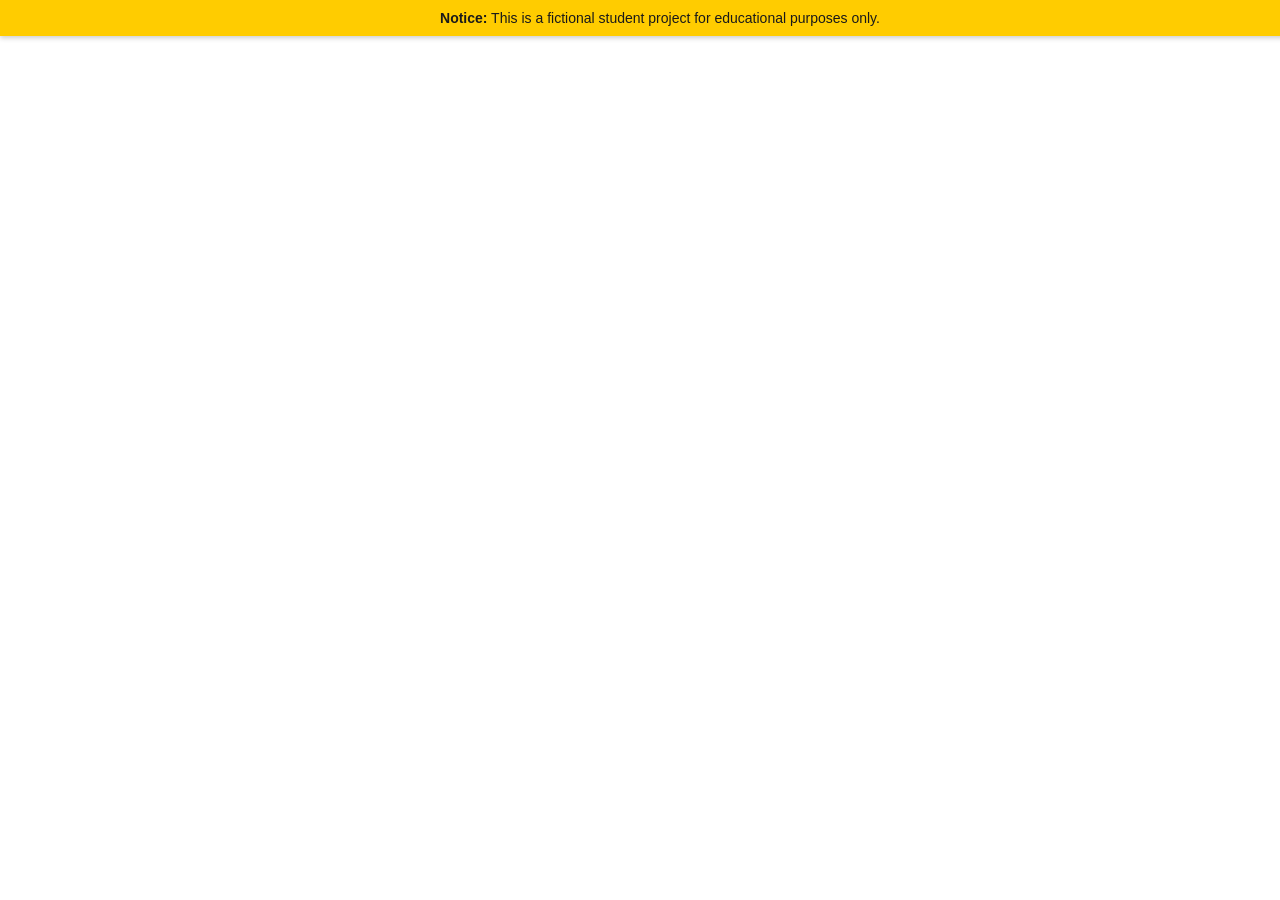
==== index.html @ febbf5b0 "Added name to index.html for assignment 9" ====
<!--Rukayat Adebayo-->
<!DOCTYPE html>
<html lang="en">
    <head>
        <meta charset="UTF-8">
        <meta name="viewport" content="width=device-width, initial-scale=1.0">
        <title>My Website</title>
        <link rel="stylesheet" href="css/styles.css">
    </head>
    <body>
        <!-- Required Educational Notice Banner -->
        <div class="student-banner" role="status" aria-label="Educational Notice">
            <p><strong>Notice:</strong> This is a fictional student project for educational purposes only.</p>
        </div><!--End Required Educational Notice Banner -->
    </body>
</html>
---- css/styles.css ----
/*REQUIRED CSS FOR STUDENT BANNER*/
.student-banner {
  position: fixed;
  top: 0;
  left: 0;
  width: 100%;
  background-color: #ffcc00; 
  color: #1a1a1a; 
  text-align: center;
  padding: 10px 20px;
  font-family: sans-serif;
  font-size: 14px;
  box-shadow: 0 2px 5px rgba(0,0,0,0.2);
  z-index: 99999; 
}

.student-banner p {
  margin: 0;
  padding: 0;
}

body {
  padding-top: 40px; /* Adjust this number to match the height of your banner */
}
/*END OF REQUIRED CSS FOR STUDENT BANNER*/
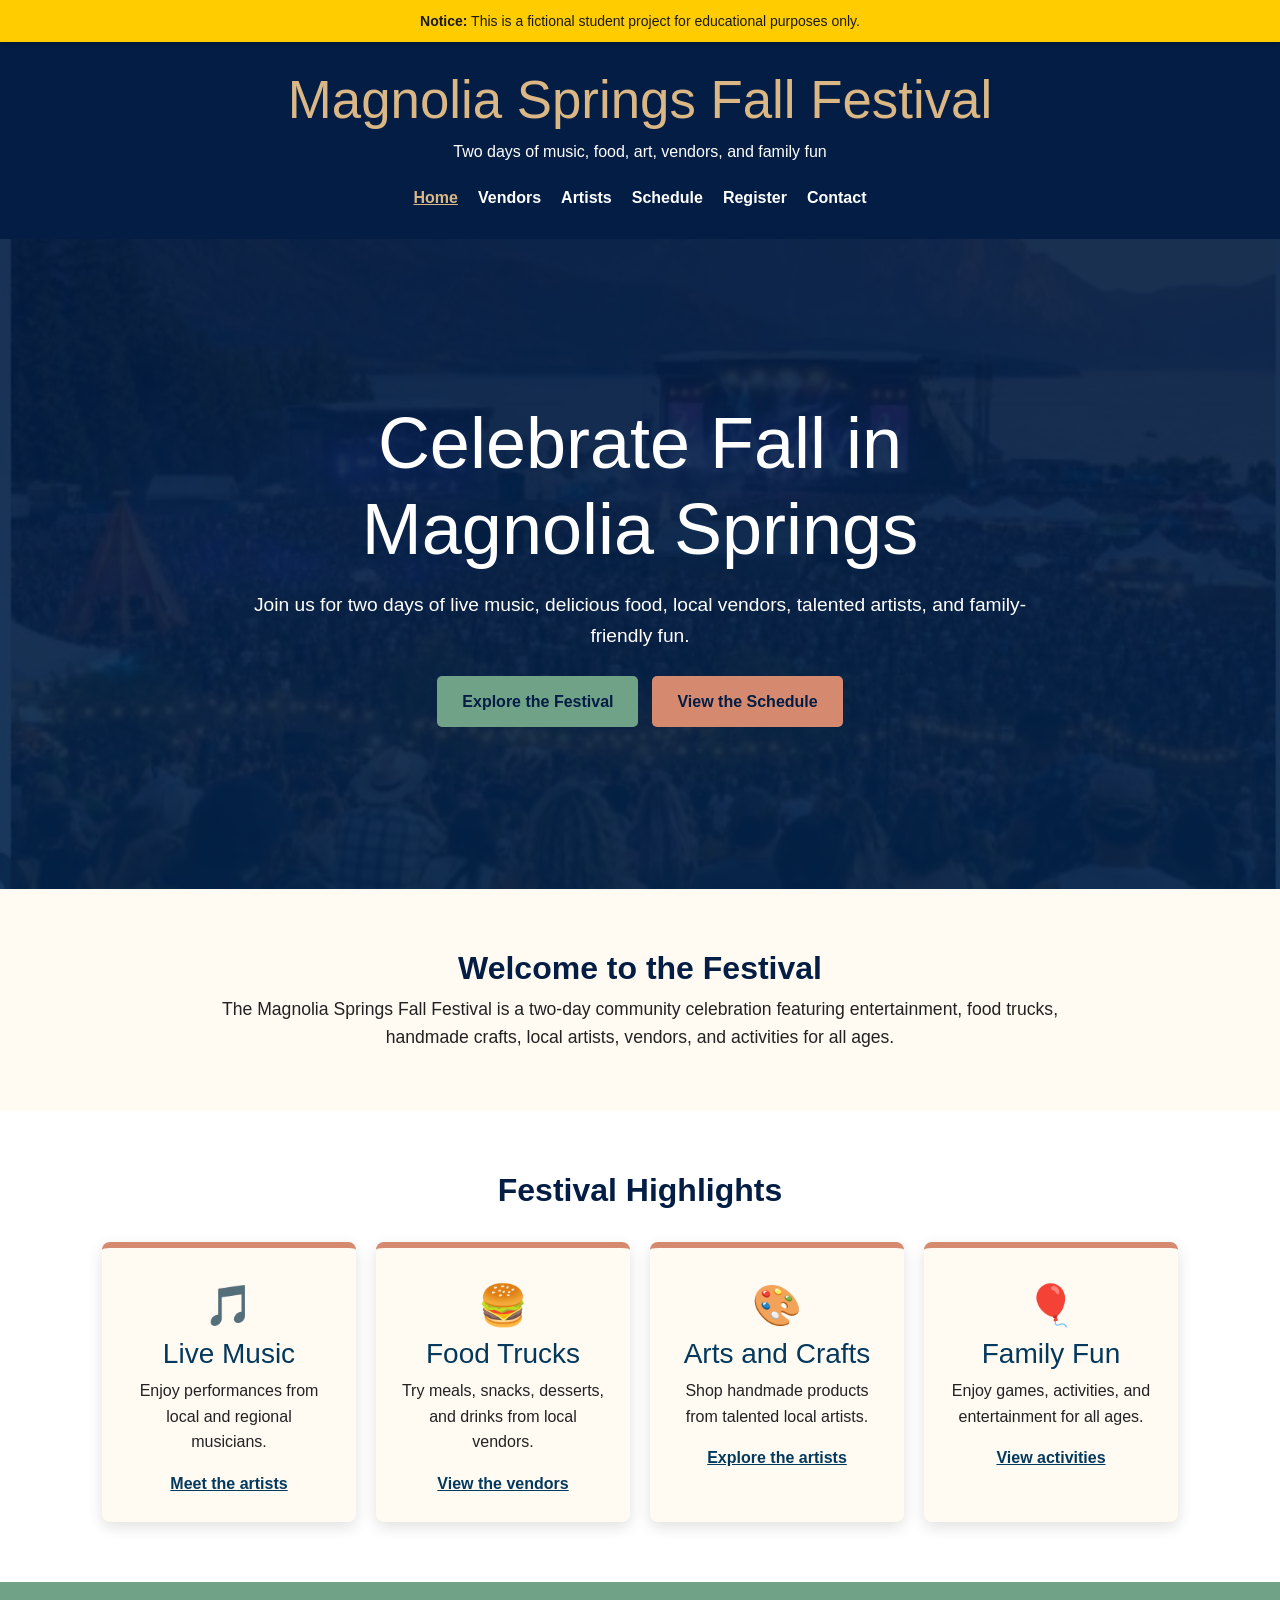
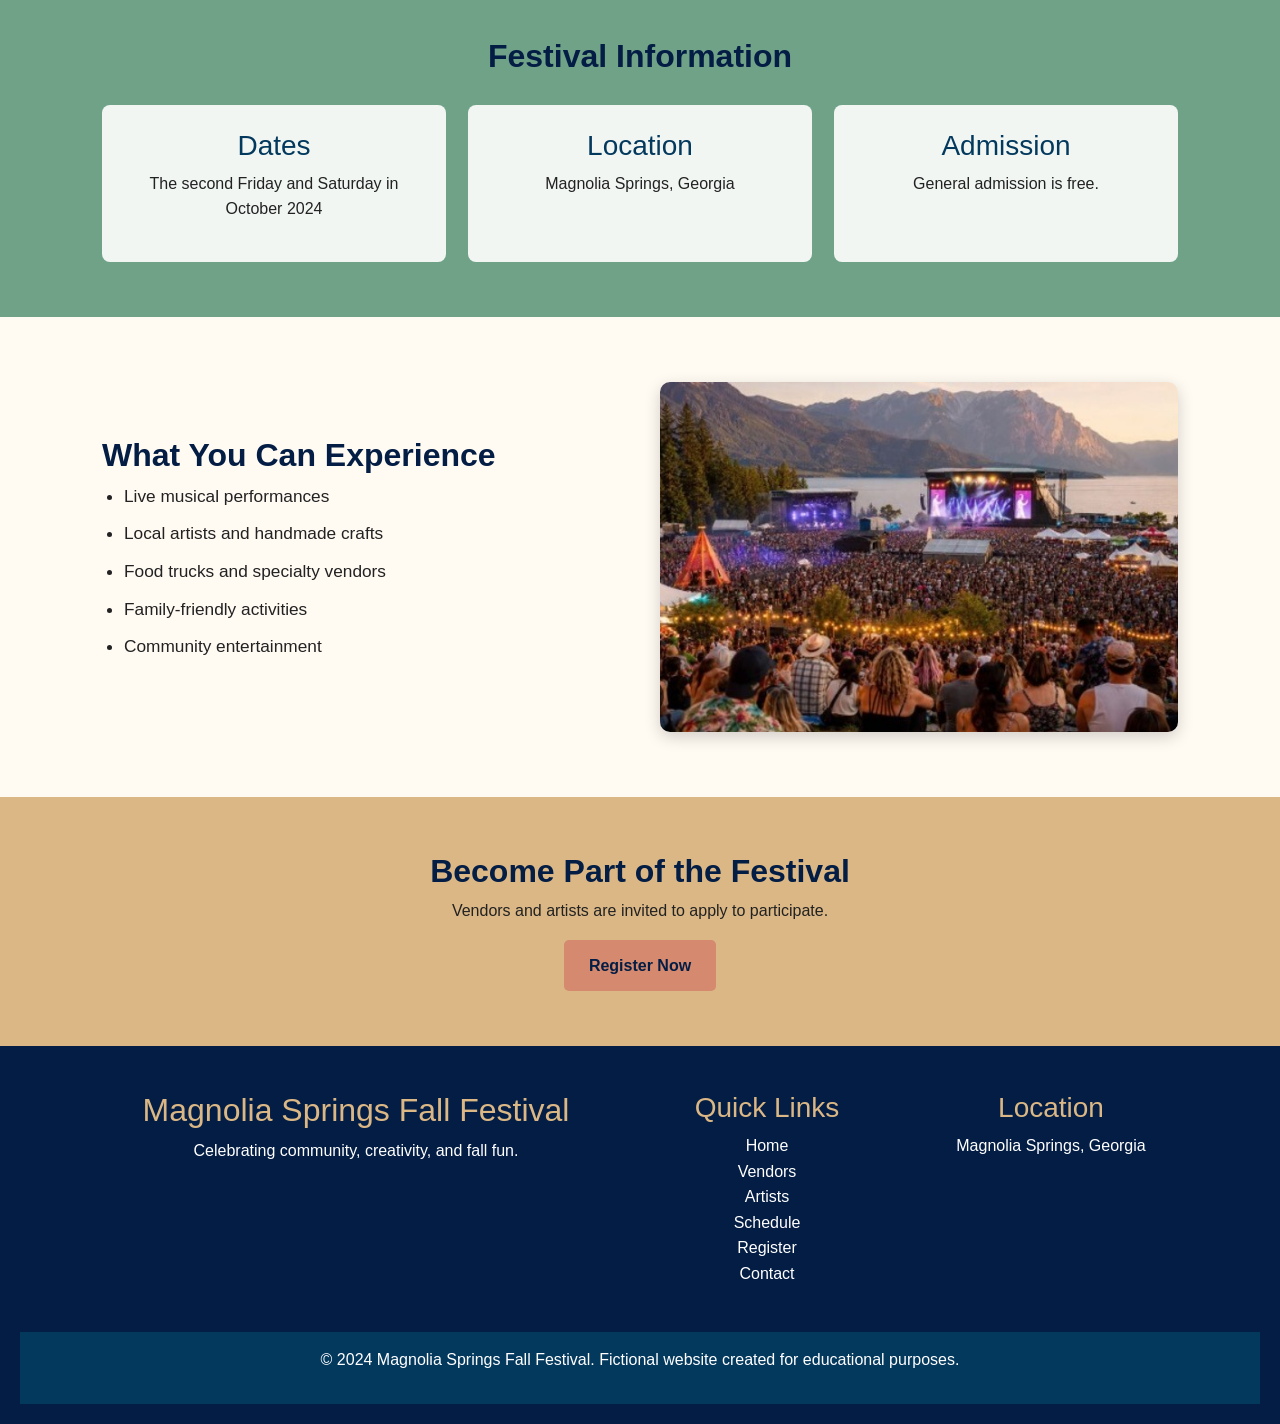
==== commit d6a4434c: "completed homepage added homepage, design and hero image" ====
--- a/index.html
+++ b/index.html
@@ -1,10 +1,20 @@
 <!--Rukayat Adebayo-->
+<!--Amber Barfield-->
+<!--Allyson Yun-->
+<!--Angela Bishop-->
 <!DOCTYPE html>
 <html lang="en">
     <head>
         <meta charset="UTF-8">
         <meta name="viewport" content="width=device-width, initial-scale=1.0">
-        <title>My Website</title>
+        <title>Magnolia Springs Fall Festival</title>
+        <link
+
+    href="https://cdn.jsdelivr.net/npm/bootstrap@5.3.8/dist/css/bootstrap.min.css"
+
+    rel="stylesheet"
+
+>
         <link rel="stylesheet" href="css/styles.css">
     </head>
     <body>
@@ -12,5 +22,334 @@
         <div class="student-banner" role="status" aria-label="Educational Notice">
             <p><strong>Notice:</strong> This is a fictional student project for educational purposes only.</p>
         </div><!--End Required Educational Notice Banner -->
+        <header class="site-header">
+
+    <div class="container">
+
+        <h1>Magnolia Springs Fall Festival</h1>
+
+        <p class="header-subtitle">
+
+            Two days of music, food, art, vendors, and family fun
+
+        </p>
+
+        <nav aria-label="Main navigation">
+
+            <ul class="nav-links">
+
+                <li><a href="index.html" aria-current="page">Home</a></li>
+
+                <li><a href="vendors.html">Vendors</a></li>
+
+                <li><a href="artists.html">Artists</a></li>
+
+                <li><a href="schedule.html">Schedule</a></li>
+
+                <li><a href="register.html">Register</a></li>
+
+                <li><a href="contact.html">Contact</a></li>
+
+            </ul>
+
+        </nav>
+
+    </div>
+
+</header>
+
+<main>
+
+    <section class="hero">
+
+        <div class="hero-content">
+
+            <h2>Celebrate Fall in Magnolia Springs</h2>
+
+            <p>
+
+                Join us for two days of live music, delicious food,
+
+                local vendors, talented artists, and family-friendly fun.
+
+            </p>
+
+            <div class="hero-buttons">
+
+                <a href="#festival-highlights" class="button">
+
+                    Explore the Festival
+
+                </a>
+
+                <a href="schedule.html" class="button coral-button">
+
+                    View the Schedule
+
+                </a>
+
+            </div>
+
+        </div>
+
+    </section>
+
+    <section class="about-section">
+
+        <div class="container">
+
+            <h2>Welcome to the Festival</h2>
+
+            <p>
+
+                The Magnolia Springs Fall Festival is a two-day community
+
+                celebration featuring entertainment, food trucks, handmade
+
+                crafts, local artists, vendors, and activities for all ages.
+
+            </p>
+
+        </div>
+
+    </section>
+
+    <section class="highlights" id="festival-highlights">
+
+        <div class="container">
+
+            <h2>Festival Highlights</h2>
+
+            <div class="highlight-grid">
+
+                <article class="highlight-card">
+
+                    <div class="card-icon" aria-hidden="true">🎵</div>
+
+                    <h3>Live Music</h3>
+
+                    <p>Enjoy performances from local and regional musicians.</p>
+
+                    <a href="artists.html">Meet the artists</a>
+
+                </article>
+
+                <article class="highlight-card">
+
+                    <div class="card-icon" aria-hidden="true">🍔</div>
+
+                    <h3>Food Trucks</h3>
+
+                    <p>Try meals, snacks, desserts, and drinks from local vendors.</p>
+
+                    <a href="vendors.html">View the vendors</a>
+
+                </article>
+
+                <article class="highlight-card">
+
+                    <div class="card-icon" aria-hidden="true">🎨</div>
+
+                    <h3>Arts and Crafts</h3>
+
+                    <p>Shop handmade products from talented local artists.</p>
+
+                    <a href="artists.html">Explore the artists</a>
+
+                </article>
+
+                <article class="highlight-card">
+
+                    <div class="card-icon" aria-hidden="true">🎈</div>
+
+                    <h3>Family Fun</h3>
+
+                    <p>Enjoy games, activities, and entertainment for all ages.</p>
+
+                    <a href="schedule.html">View activities</a>
+
+                </article>
+
+            </div>
+
+        </div>
+
+    </section>
+
+    <section class="festival-info">
+
+        <div class="container">
+
+            <h2>Festival Information</h2>
+
+            <div class="info-grid">
+
+                <article class="info-card">
+
+                    <h3>Dates</h3>
+
+                    <p>The second Friday and Saturday in October 2024</p>
+
+                </article>
+
+                <article class="info-card">
+
+                    <h3>Location</h3>
+
+                    <p>Magnolia Springs, Georgia</p>
+
+                </article>
+
+                <article class="info-card">
+
+                    <h3>Admission</h3>
+
+                    <p>General admission is free.</p>
+
+                </article>
+
+            </div>
+
+        </div>
+
+    </section>
+
+    <section class="features-section">
+
+        <div class="container">
+
+            <div class="features-grid">
+
+                <div>
+
+                    <h2>What You Can Experience</h2>
+
+                    <ul class="feature-list">
+
+                        <li>Live musical performances</li>
+
+                        <li>Local artists and handmade crafts</li>
+
+                        <li>Food trucks and specialty vendors</li>
+
+                        <li>Family-friendly activities</li>
+
+                        <li>Community entertainment</li>
+
+                    </ul>
+
+                </div>
+
+                <div>
+
+                    <img
+
+                        src="images/hero.jpg"
+
+                        alt="Outdoor music festival with a stage and large crowd"
+
+                        class="feature-image"
+
+                    >
+
+                </div>
+
+            </div>
+
+        </div>
+
+    </section>
+
+    <section class="register-section">
+
+        <div class="container">
+
+            <h2>Become Part of the Festival</h2>
+
+            <p>
+
+                Vendors and artists are invited to apply to participate.
+
+            </p>
+
+            <a href="register.html" class="button coral-button">
+
+                Register Now
+
+            </a>
+
+        </div>
+
+    </section>
+
+</main>
+
+<footer class="site-footer">
+
+    <div class="container footer-grid">
+
+        <div>
+
+            <h2>Magnolia Springs Fall Festival</h2>
+
+            <p>Celebrating community, creativity, and fall fun.</p>
+
+        </div>
+
+        <div>
+
+            <h3>Quick Links</h3>
+
+            <ul class="footer-links">
+
+                <li><a href="index.html">Home</a></li>
+
+                <li><a href="vendors.html">Vendors</a></li>
+
+                <li><a href="artists.html">Artists</a></li>
+
+                <li><a href="schedule.html">Schedule</a></li>
+
+                <li><a href="register.html">Register</a></li>
+
+                <li><a href="contact.html">Contact</a></li>
+
+            </ul>
+
+        </div>
+
+        <div>
+
+            <h3>Location</h3>
+
+            <p>Magnolia Springs, Georgia</p>
+
+        </div>
+
+    </div>
+
+    <div class="copyright">
+
+        <p>
+
+            &copy; 2024 Magnolia Springs Fall Festival.
+
+            Fictional website created for educational purposes.
+
+        </p>
+
+    </div>
+
+</footer>
+
+
+
+        <script
+
+    src="https://cdn.jsdelivr.net/npm/bootstrap@5.3.8/dist/js/bootstrap.bundle.min.js">
+
+</script>
+
+<script src="js/script.js"></script>
     </body>
 </html>
--- a/css/styles.css
+++ b/css/styles.css
@@ -23,3 +23,743 @@
   padding-top: 40px; /* Adjust this number to match the height of your banner */
 }
 /*END OF REQUIRED CSS FOR STUDENT BANNER*/
+
+/* ===========================
+
+   Magnolia Springs Homepage
+
+=========================== */
+
+body{
+
+    margin:0;
+
+    font-family: Arial, Helvetica, sans-serif;
+
+    background:#f8f9fa;
+
+}
+
+/* Navigation */
+
+.navbar{
+
+    background:#031D44;
+
+}
+
+.navbar-brand,
+
+.nav-link{
+
+    color:white !important;
+
+    font-weight:bold;
+
+}
+
+.nav-link:hover{
+
+    color:#DAB785 !important;
+
+}
+
+/* Hero Section */
+
+.hero{
+
+    background:url("../images/hero.jpg") center center/cover no-repeat;
+
+    height:650px;
+
+    display:flex;
+
+    align-items:center;
+
+    justify-content:center;
+
+    text-align:center;
+
+    color:white;
+
+    position:relative;
+
+}
+
+.hero::before{
+
+    content:"";
+
+    position:absolute;
+
+    inset:0;
+
+    background:rgba(3,29,68,.65);
+
+}
+
+.hero-content{
+
+    position:relative;
+
+    z-index:2;
+
+}
+
+.hero h1{
+
+    font-size:60px;
+
+    font-weight:bold;
+
+}
+
+.hero p{
+
+    font-size:22px;
+
+    margin-top:15px;
+
+}
+
+.btn-festival{
+
+    background:#70A288;
+
+    color:white;
+
+    border:none;
+
+    padding:15px 35px;
+
+    font-size:20px;
+
+    margin-top:20px;
+
+}
+
+.btn-festival:hover{
+
+    background:#04395E;
+
+    color:white;
+
+}
+
+/* Intro Section */
+
+.intro{
+
+    padding:70px 20px;
+
+}
+
+.intro h2{
+
+    color:#031D44;
+
+    font-weight:bold;
+
+}
+
+.intro p{
+
+    font-size:18px;
+
+}
+
+/* Cards */
+
+.card{
+
+    border:none;
+
+    box-shadow:0 5px 15px rgba(0,0,0,.15);
+
+}
+
+.card-title{
+
+    color:#031D44;
+
+    font-weight:bold;
+
+}
+
+footer{
+
+    background:#031D44;
+
+    color:white;
+
+    text-align:center;
+
+    padding:20px;
+
+}
+
+/* =====================================
+
+   Magnolia Springs Homepage Styling
+
+===================================== */
+
+:root {
+
+    --navy: #031D44;
+
+    --blue: #04395E;
+
+    --green: #70A288;
+
+    --tan: #DAB785;
+
+    --coral: #D5896F;
+
+    --cream: #fffaf2;
+
+    --white: #ffffff;
+
+    --text: #222222;
+
+}
+
+* {
+
+    box-sizing: border-box;
+
+}
+
+html {
+
+    scroll-behavior: smooth;
+
+}
+
+body {
+
+    margin: 0;
+
+    font-family: Arial, Helvetica, sans-serif;
+
+    line-height: 1.6;
+
+    color: var(--text);
+
+    background-color: var(--cream);
+
+}
+
+.container {
+
+    width: min(1100px, 90%);
+
+    margin: 0 auto;
+
+}
+
+/* Header and navigation */
+
+.site-header {
+
+    background-color: var(--navy);
+
+    color: var(--white);
+
+    padding: 28px 0;
+
+    text-align: center;
+
+}
+
+.site-header h1 {
+
+    margin: 0;
+
+    color: var(--tan);
+
+    font-size: clamp(2rem, 5vw, 3.3rem);
+
+}
+
+.header-subtitle {
+
+    margin: 8px 0 20px;
+
+}
+
+.nav-links {
+
+    display: flex;
+
+    justify-content: center;
+
+    flex-wrap: wrap;
+
+    gap: 20px;
+
+    padding: 0;
+
+    margin: 0;
+
+    list-style: none;
+
+}
+
+.nav-links a {
+
+    color: var(--white);
+
+    text-decoration: none;
+
+    font-weight: bold;
+
+}
+
+.nav-links a:hover,
+
+.nav-links a:focus,
+
+.nav-links a[aria-current="page"] {
+
+    color: var(--tan);
+
+    text-decoration: underline;
+
+}
+
+/* Hero */
+
+.hero {
+
+    min-height: 560px;
+
+    display: flex;
+
+    align-items: center;
+
+    justify-content: center;
+
+    padding: 70px 20px;
+
+    text-align: center;
+
+    color: var(--white);
+
+    position: relative;
+
+    background:
+
+        linear-gradient(rgba(3, 29, 68, 0.72), rgba(4, 57, 94, 0.72)),
+
+        url("../images/hero.jpg") center/cover no-repeat;
+
+}
+
+.hero-content {
+
+    position: relative;
+
+    z-index: 1;
+
+    max-width: 780px;
+
+}
+
+.hero h2 {
+
+    margin: 0 0 18px;
+
+    font-size: clamp(2.3rem, 6vw, 4.5rem);
+
+}
+
+.hero p {
+
+    font-size: 1.2rem;
+
+}
+
+.hero-buttons {
+
+    display: flex;
+
+    justify-content: center;
+
+    flex-wrap: wrap;
+
+    gap: 14px;
+
+    margin-top: 24px;
+
+}
+
+/* Buttons */
+
+.button {
+
+    display: inline-block;
+
+    padding: 13px 25px;
+
+    border-radius: 5px;
+
+    background-color: var(--green);
+
+    color: var(--navy);
+
+    text-decoration: none;
+
+    font-weight: bold;
+
+}
+
+.button:hover,
+
+.button:focus {
+
+    background-color: var(--tan);
+
+    color: var(--navy);
+
+}
+
+.coral-button {
+
+    background-color: var(--coral);
+
+    color: var(--navy);
+
+}
+
+/* About */
+
+.about-section {
+
+    padding: 60px 0;
+
+    text-align: center;
+
+}
+
+.about-section h2,
+
+.highlights h2,
+
+.festival-info h2,
+
+.features-section h2,
+
+.register-section h2 {
+
+    color: var(--navy);
+
+    font-weight: bold;
+
+}
+
+.about-section p {
+
+    max-width: 850px;
+
+    margin: 0 auto;
+
+    font-size: 1.1rem;
+
+}
+
+/* Highlight cards */
+
+.highlights {
+
+    padding: 60px 0;
+
+    background-color: var(--white);
+
+}
+
+.highlights h2 {
+
+    text-align: center;
+
+    margin-bottom: 32px;
+
+}
+
+.highlight-grid {
+
+    display: grid;
+
+    grid-template-columns: repeat(4, 1fr);
+
+    gap: 20px;
+
+}
+
+.highlight-card {
+
+    padding: 25px;
+
+    text-align: center;
+
+    background-color: var(--cream);
+
+    border-top: 6px solid var(--coral);
+
+    border-radius: 8px;
+
+    box-shadow: 0 5px 15px rgba(0, 0, 0, 0.12);
+
+}
+
+.highlight-card h3 {
+
+    color: var(--blue);
+
+}
+
+.highlight-card a {
+
+    color: var(--blue);
+
+    font-weight: bold;
+
+}
+
+.card-icon {
+
+    font-size: 2.5rem;
+
+}
+
+/* Festival information */
+
+.festival-info {
+
+    padding: 55px 0;
+
+    background-color: var(--green);
+
+}
+
+.festival-info h2 {
+
+    text-align: center;
+
+}
+
+.info-grid {
+
+    display: grid;
+
+    grid-template-columns: repeat(3, 1fr);
+
+    gap: 22px;
+
+    margin-top: 30px;
+
+}
+
+.info-card {
+
+    padding: 24px;
+
+    text-align: center;
+
+    background-color: rgba(255, 255, 255, 0.9);
+
+    border-radius: 8px;
+
+}
+
+.info-card h3 {
+
+    color: var(--blue);
+
+}
+
+/* Features section */
+
+.features-section {
+
+    padding: 65px 0;
+
+}
+
+.features-grid {
+
+    display: grid;
+
+    grid-template-columns: 1fr 1fr;
+
+    gap: 40px;
+
+    align-items: center;
+
+}
+
+.feature-list {
+
+    padding-left: 22px;
+
+    font-size: 1.08rem;
+
+}
+
+.feature-list li {
+
+    margin-bottom: 10px;
+
+}
+
+.feature-image {
+
+    display: block;
+
+    width: 100%;
+
+    height: 350px;
+
+    object-fit: cover;
+
+    border-radius: 10px;
+
+    box-shadow: 0 5px 16px rgba(0, 0, 0, 0.18);
+
+}
+
+/* Registration section */
+
+.register-section {
+
+    padding: 55px 0;
+
+    text-align: center;
+
+    background-color: var(--tan);
+
+}
+
+/* Footer */
+
+.site-footer {
+
+    padding-top: 45px;
+
+    background-color: var(--navy);
+
+    color: var(--white);
+
+}
+
+.footer-grid {
+
+    display: grid;
+
+    grid-template-columns: 2fr 1fr 1fr;
+
+    gap: 30px;
+
+}
+
+.site-footer h2,
+
+.site-footer h3 {
+
+    color: var(--tan);
+
+}
+
+.footer-links {
+
+    padding: 0;
+
+    list-style: none;
+
+}
+
+.footer-links a {
+
+    color: var(--white);
+
+    text-decoration: none;
+
+}
+
+.footer-links a:hover,
+
+.footer-links a:focus {
+
+    color: var(--tan);
+
+    text-decoration: underline;
+
+}
+
+.copyright {
+
+    margin-top: 30px;
+
+    padding: 15px;
+
+    text-align: center;
+
+    background-color: var(--blue);
+
+}
+
+/* Responsive design */
+
+@media (max-width: 850px) {
+
+    .highlight-grid {
+
+        grid-template-columns: repeat(2, 1fr);
+
+    }
+
+    .features-grid,
+
+    .footer-grid {
+
+        grid-template-columns: 1fr;
+
+    }
+
+    .info-grid {
+
+        grid-template-columns: 1fr;
+
+    }
+
+}
+
+@media (max-width: 550px) {
+
+    .nav-links {
+
+        flex-direction: column;
+
+        gap: 10px;
+
+    }
+
+    .highlight-grid {
+
+        grid-template-columns: 1fr;
+
+    }
+
+    .hero {
+
+        min-height: 440px;
+
+    }
+
+    .feature-image {
+
+        height: 260px;
+
+    }
+
+}
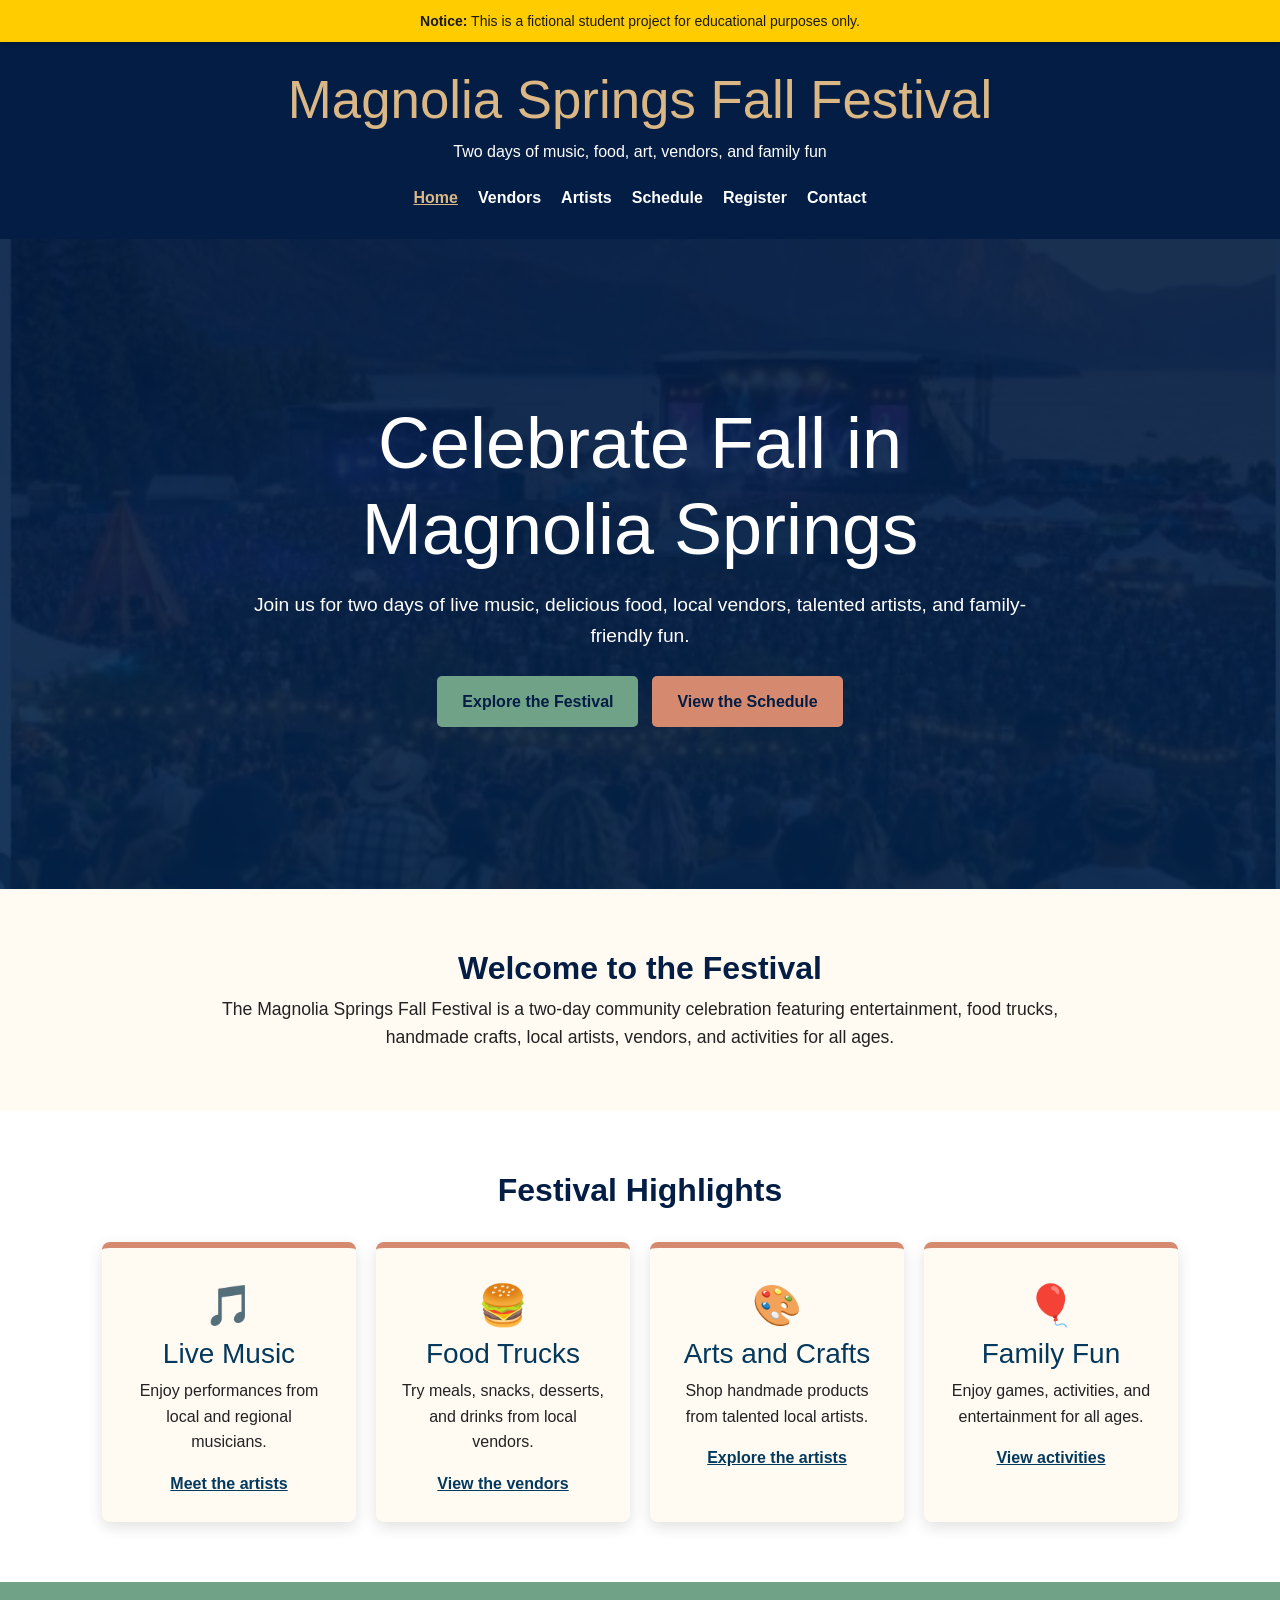
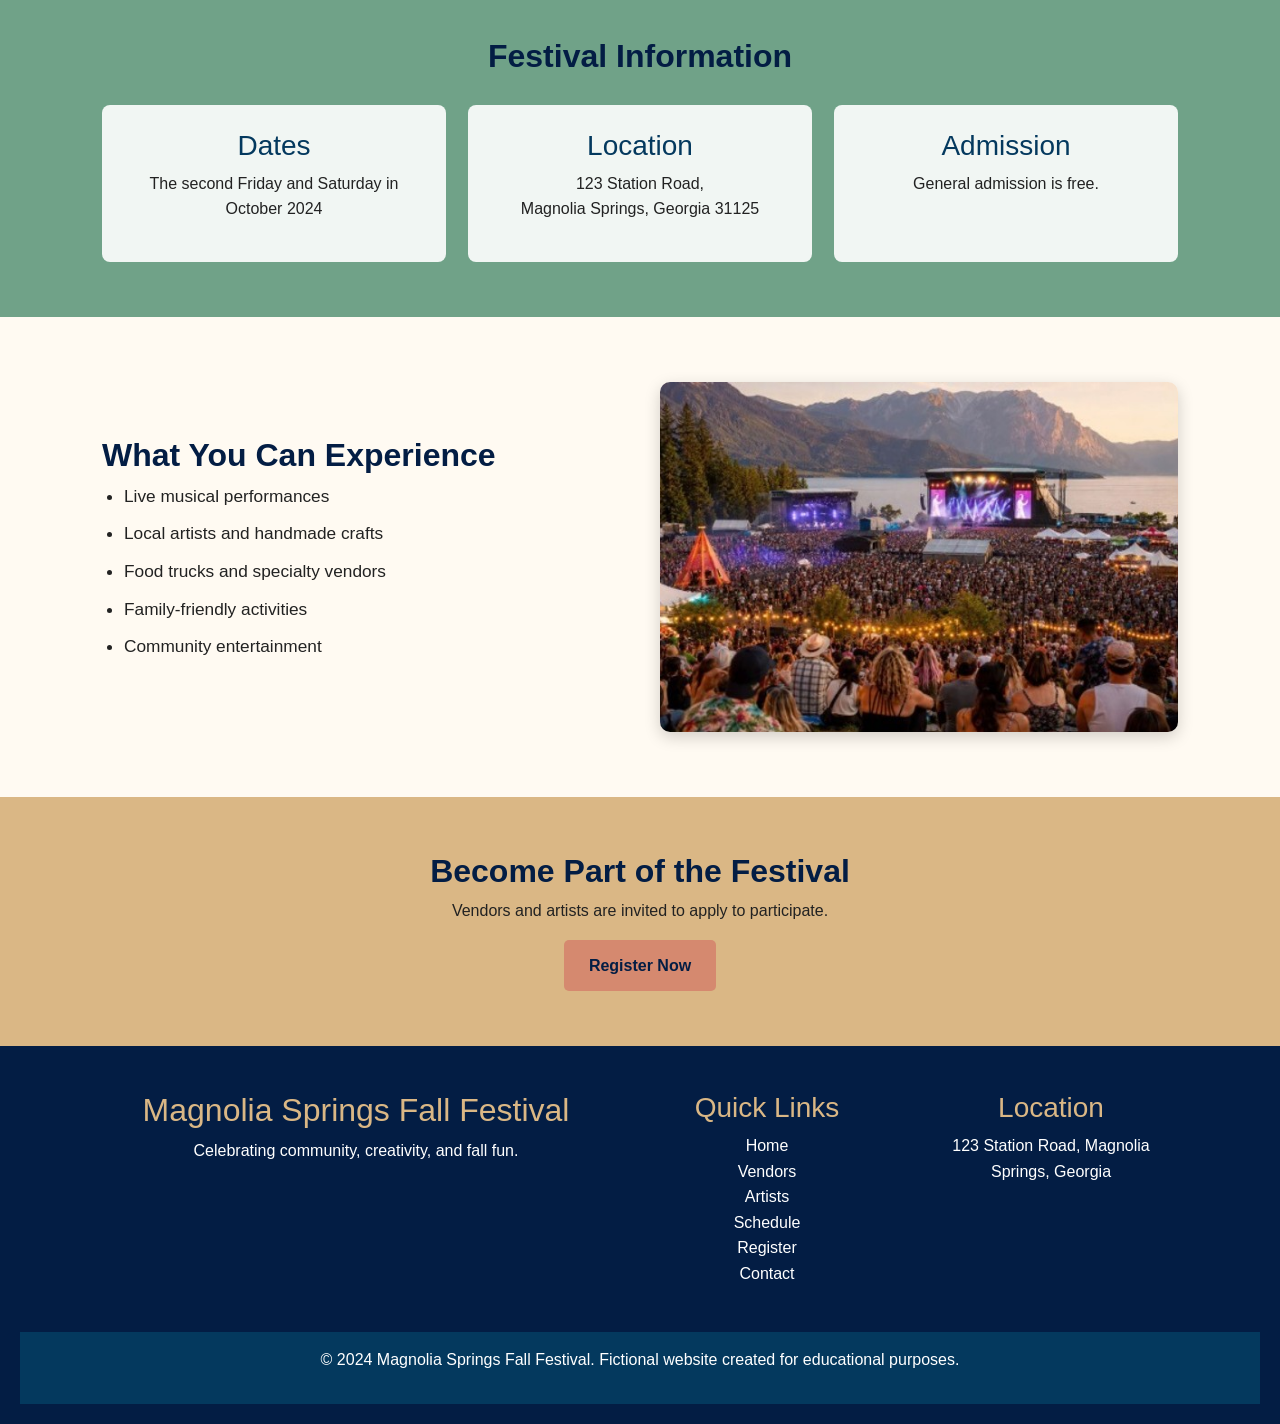
==== commit c766da4d: "Street name added" ====
--- a/index.html
+++ b/index.html
@@ -196,7 +196,9 @@
 
                     <h3>Location</h3>
 
-                    <p>Magnolia Springs, Georgia</p>
+                    <p>123 Station Road,<br>
+                    Magnolia Springs, Georgia 31125
+                    </p>
 
                 </article>
 
@@ -322,7 +324,7 @@
 
             <h3>Location</h3>
 
-            <p>Magnolia Springs, Georgia</p>
+            <p>123 Station Road, Magnolia Springs, Georgia</p>
 
         </div>
 
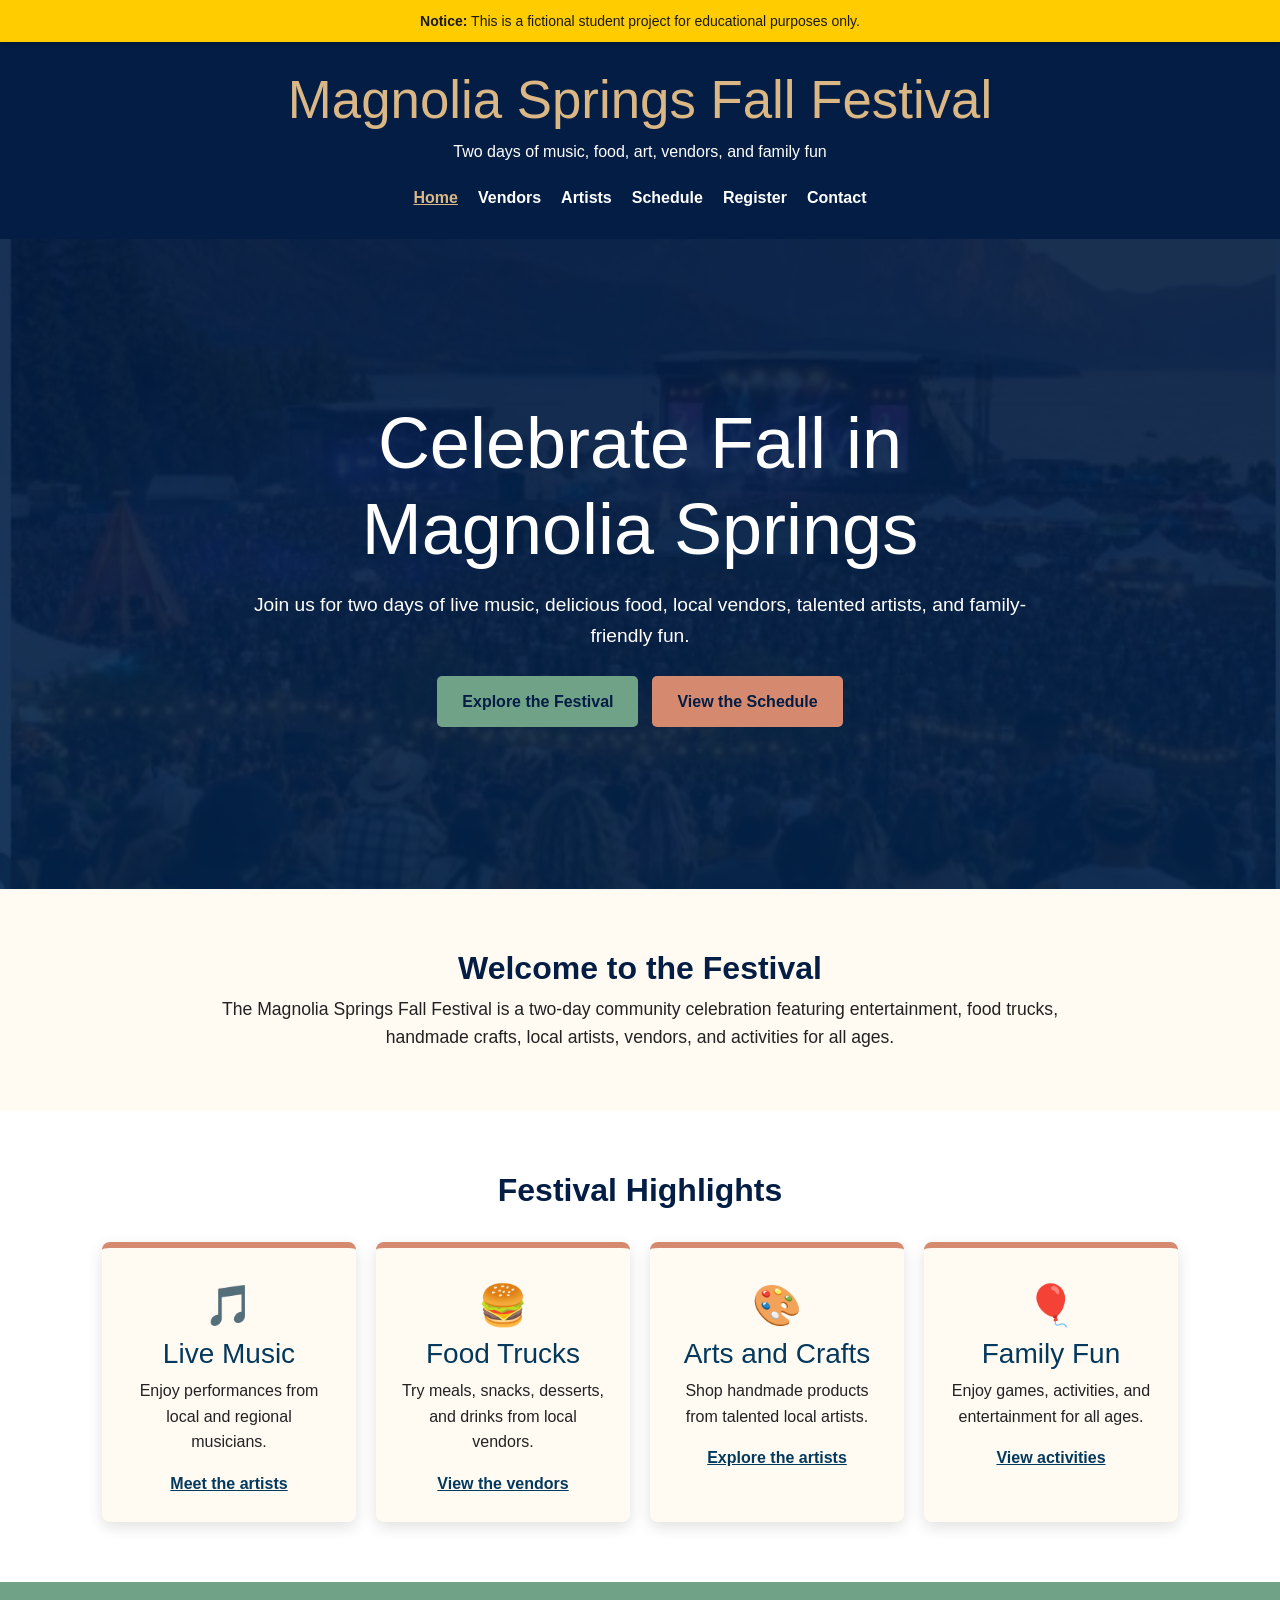
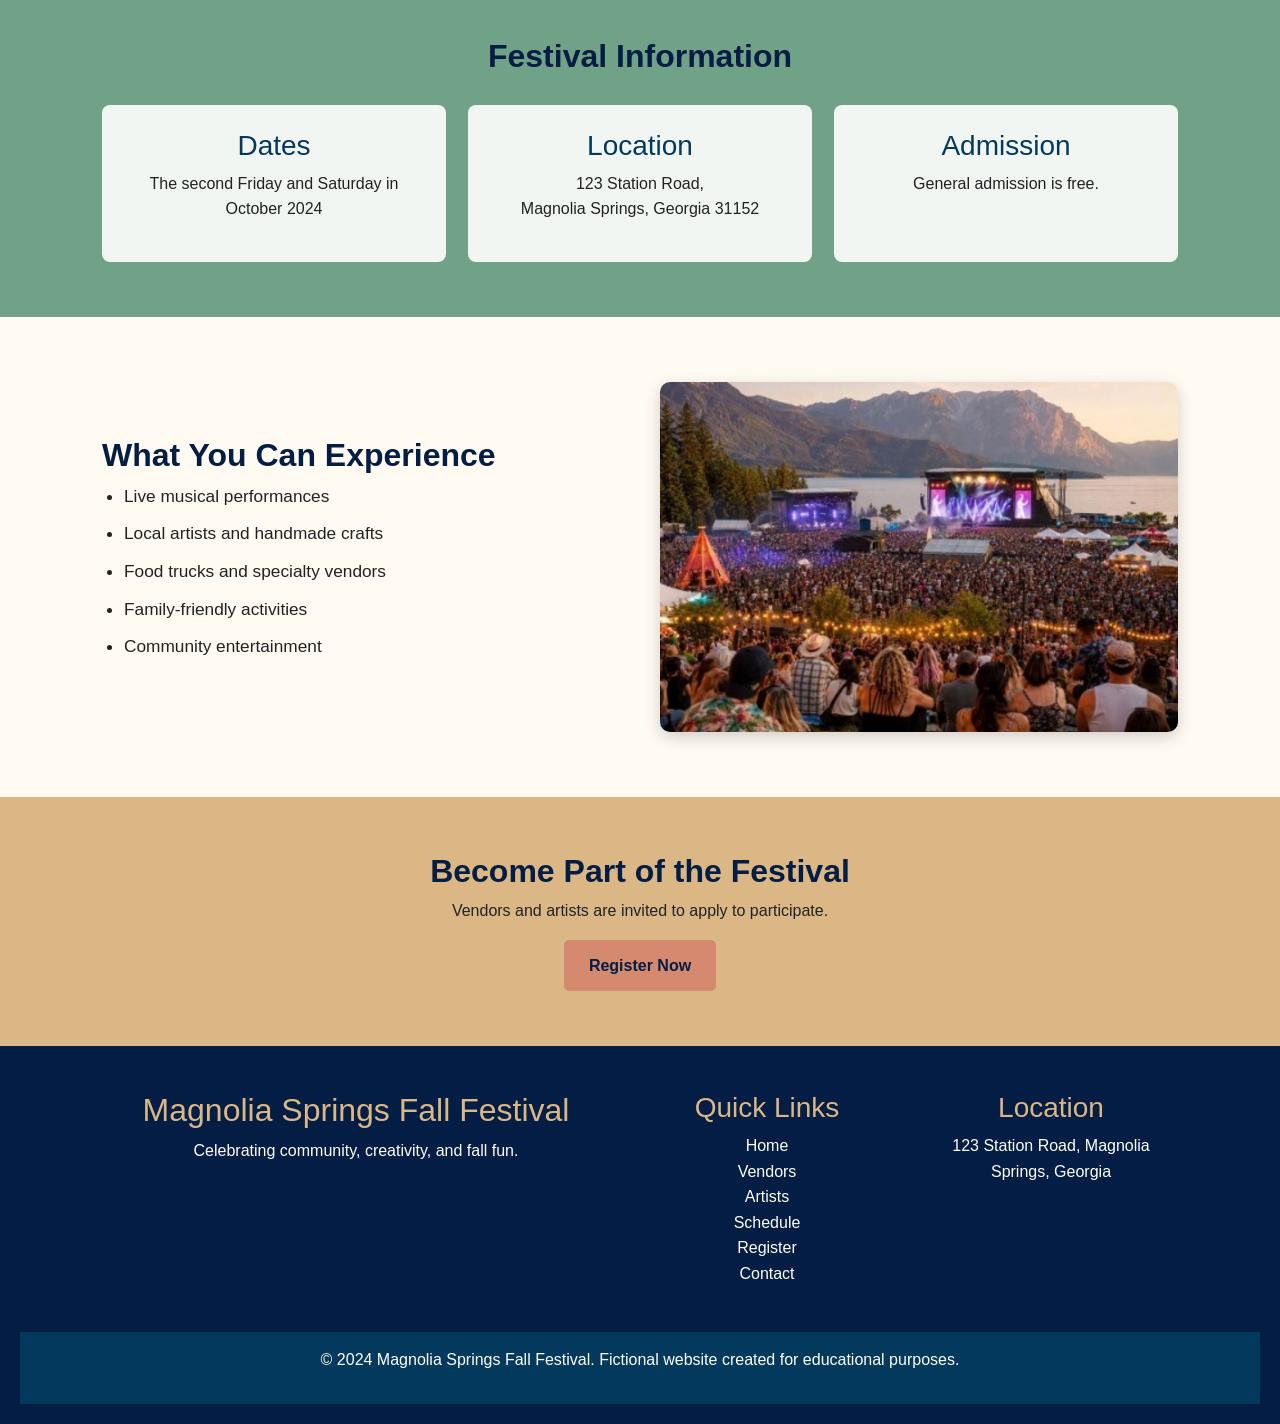
==== commit 5147b984: "Update index.html" ====
--- a/index.html
+++ b/index.html
@@ -197,7 +197,7 @@
                     <h3>Location</h3>
 
                     <p>123 Station Road,<br>
-                    Magnolia Springs, Georgia 31125
+                    Magnolia Springs, Georgia 31152
                     </p>
 
                 </article>
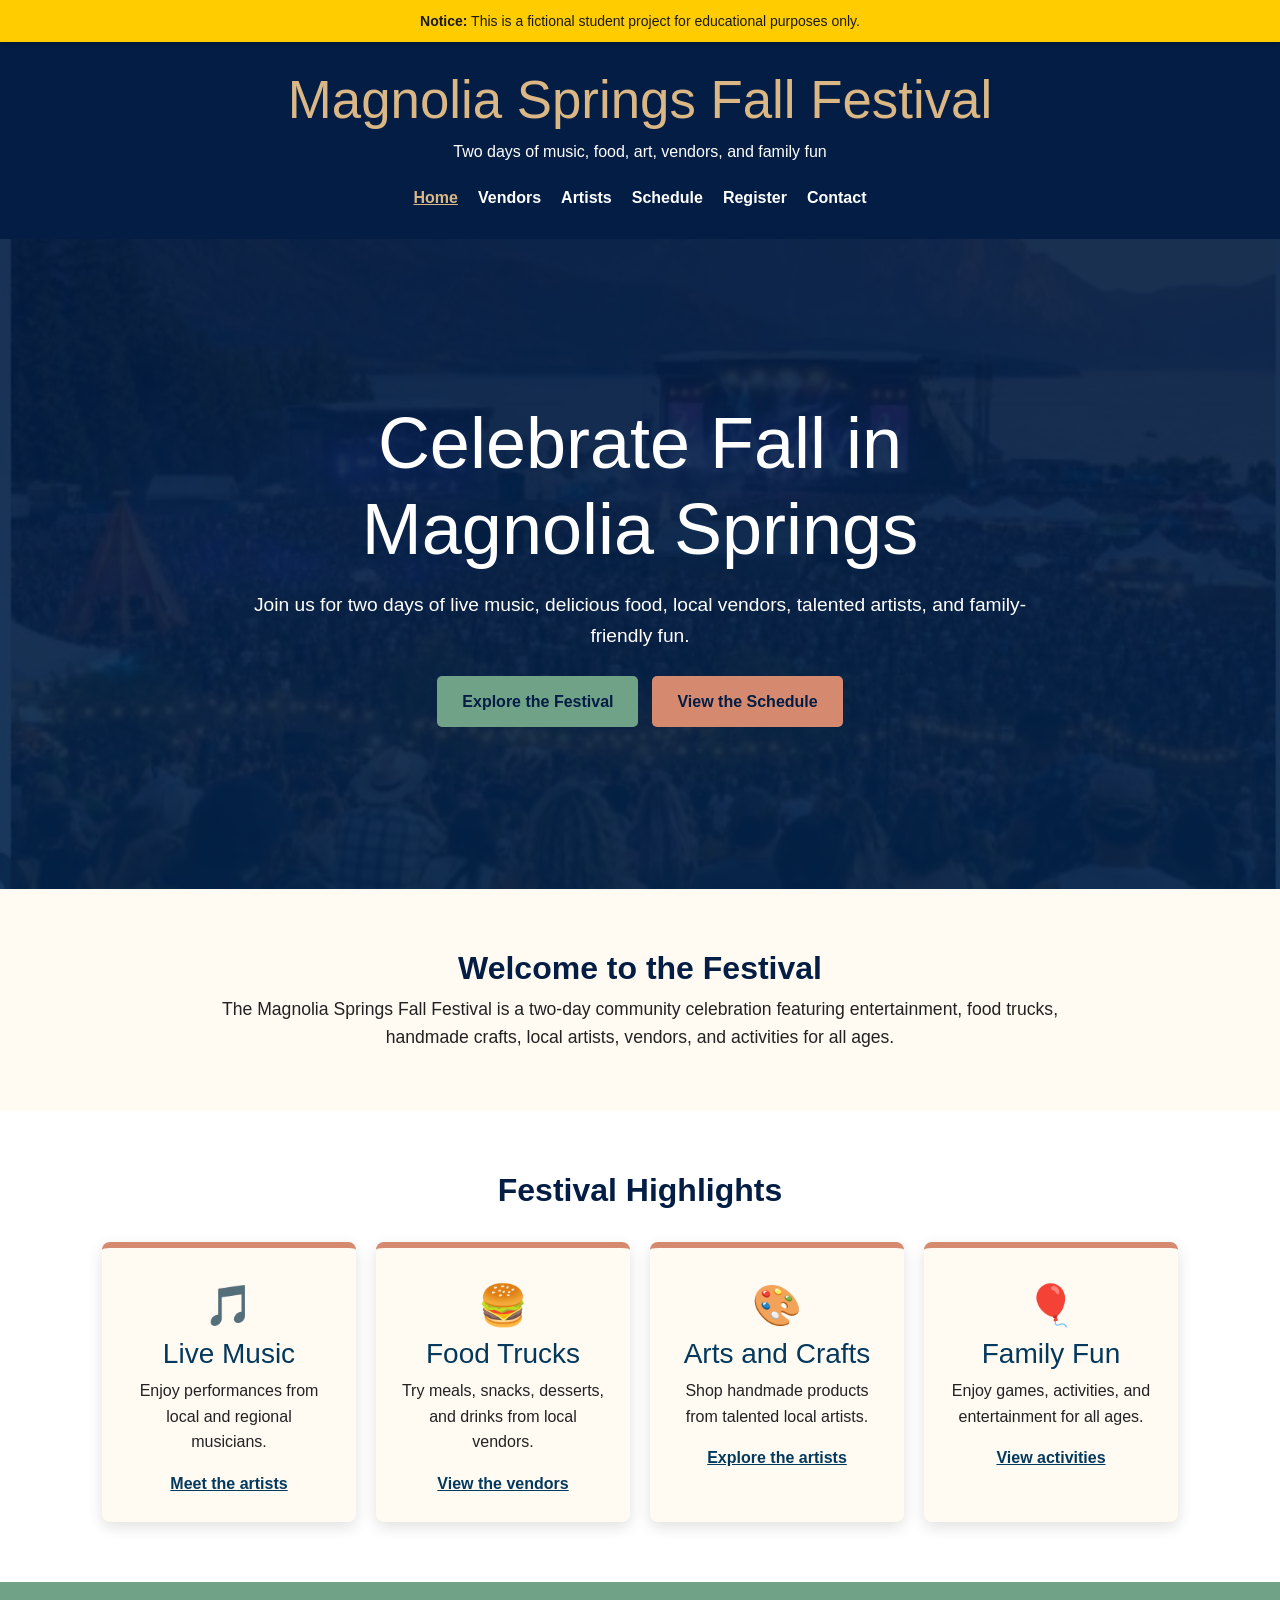
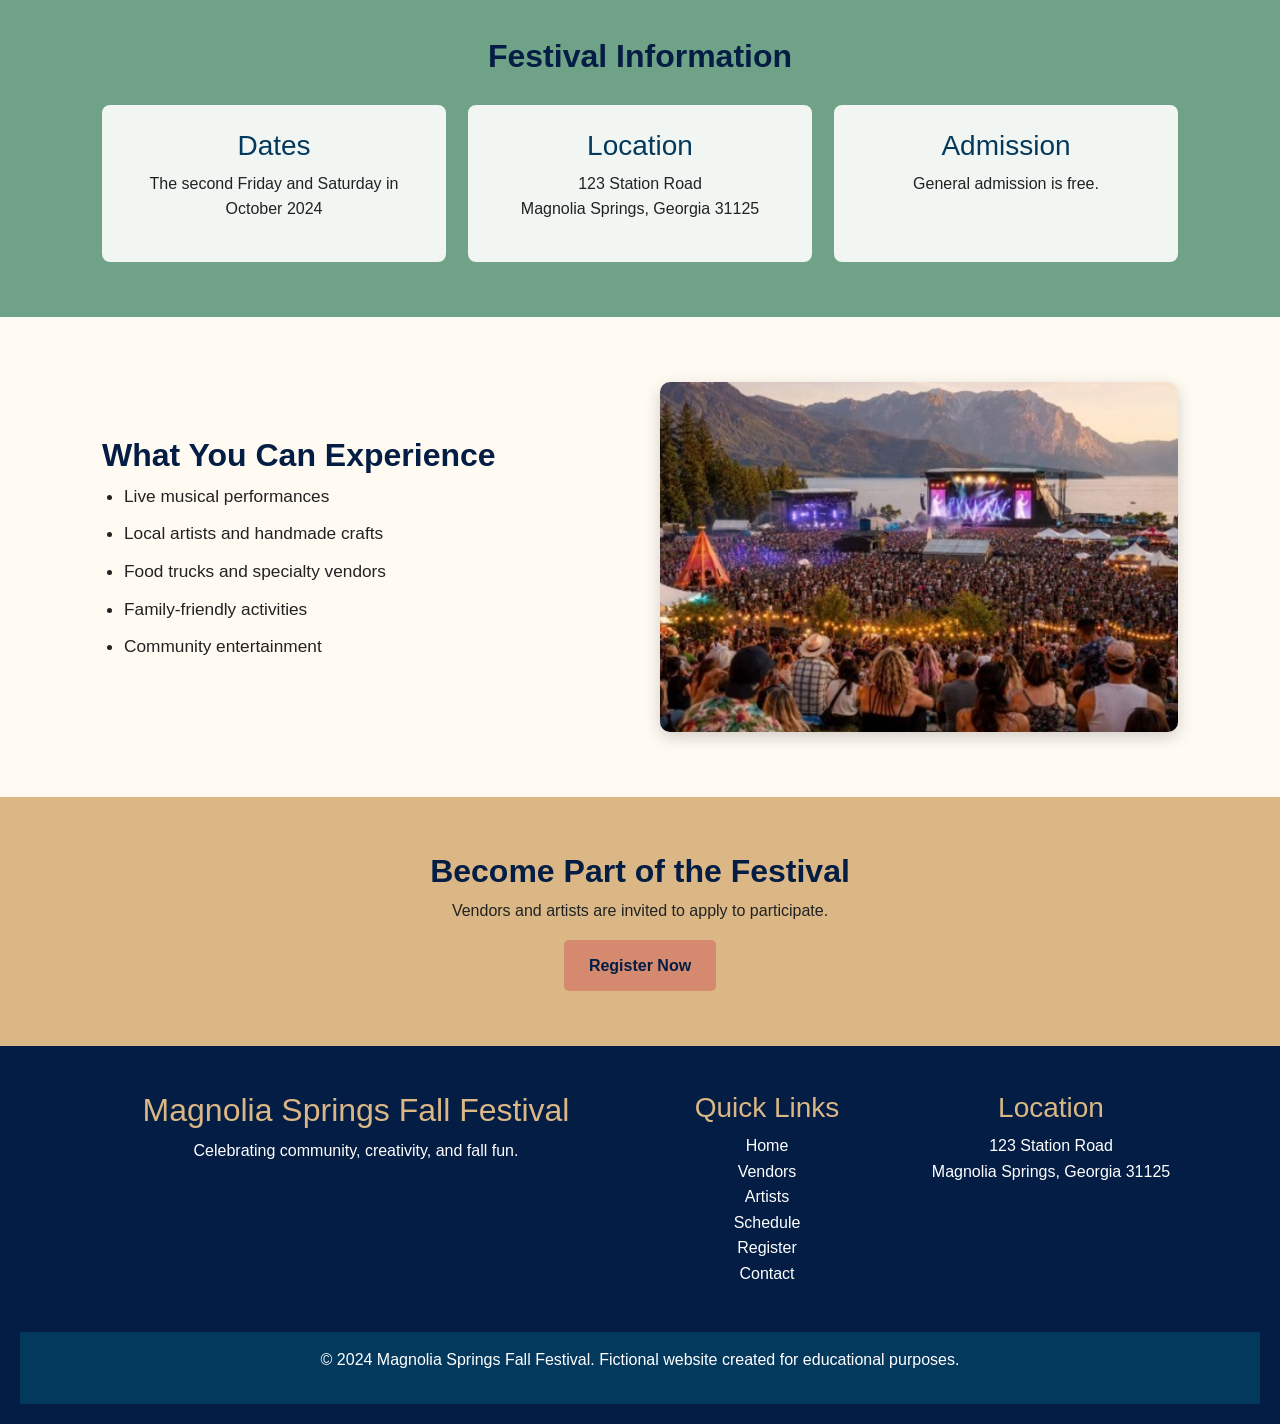
==== commit 8f0d4093: "Street Name added" ====
--- a/index.html
+++ b/index.html
@@ -196,9 +196,8 @@
 
                     <h3>Location</h3>
 
-                    <p>123 Station Road,<br>
-                    Magnolia Springs, Georgia 31152
-                    </p>
+                    <p>123 Station Road<br>
+                    Magnolia Springs, Georgia 31125</p>
 
                 </article>
 
@@ -324,7 +323,8 @@
 
             <h3>Location</h3>
 
-            <p>123 Station Road, Magnolia Springs, Georgia</p>
+            <p>123 Station Road <br>
+            Magnolia Springs, Georgia 31125</p>
 
         </div>
 
